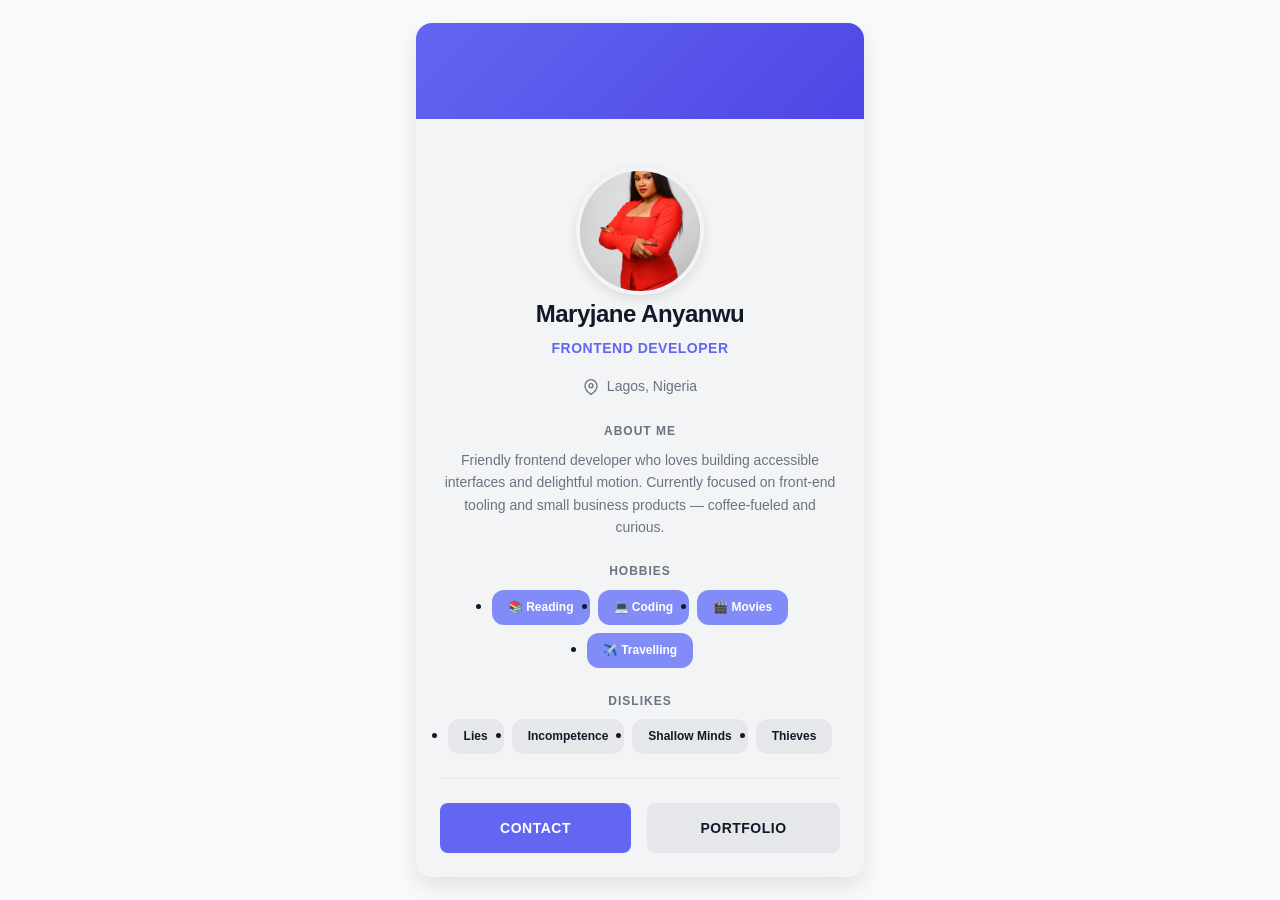
==== index.html @ d0985a13 "chore:added comment" ====
<!DOCTYPE html>
<html lang="en">
  <head>
    <meta charset="UTF-8" />
    <meta name="viewport" content="width=device-width, initial-scale=1.0" />
    <title>Maryjane Anyanwu - Frontend Developer Profile</title>
    <style>
      /* CSS Custom Properties for theming */
      :root {
        --color-primary: #6366f1;
        --color-primary-dark: #4f46e5;
        --color-primary-light: #818cf8;
        --color-neutral-50: #f9fafb;
        --color-neutral-100: #f3f4f6;
        --color-neutral-200: #e5e7eb;
        --color-neutral-700: #374151;
        --color-neutral-900: #111827;
        --color-accent: #ec4899;
        --color-success: #10b981;
        --color-text-primary: #111827;
        --color-text-secondary: #6b7280;
        --color-border: #e5e7eb;
        --color-shadow: rgba(0, 0, 0, 0.1);
        --radius-sm: 0.375rem;
        --radius-md: 0.5rem;
        --radius-lg: 0.75rem;
        --radius-xl: 1rem;
        --spacing-xs: 0.25rem;
        --spacing-sm: 0.5rem;
        --spacing-md: 1rem;
        --spacing-lg: 1.5rem;
        --spacing-xl: 2rem;
        --spacing-2xl: 3rem;
        --transition-fast: 150ms ease-in-out;
        --transition-base: 300ms ease-in-out;
      }

      /* Dark mode support */
      @media (prefers-color-scheme: dark) {
        :root {
          --color-neutral-50: #0f172a;
          --color-neutral-100: #1e293b;
          --color-neutral-200: #334155;
          --color-neutral-700: #cbd5e1;
          --color-neutral-900: #f1f5f9;
          --color-text-primary: #f1f5f9;
          --color-text-secondary: #cbd5e1;
          --color-border: #334155;
          --color-shadow: rgba(0, 0, 0, 0.3);
        }
      }

      /* Reset and base styles */
      * {
        margin: 0;
        padding: 0;
        box-sizing: border-box;
      }

      html {
        scroll-behavior: smooth;
      }

      body {
        font-family: -apple-system, BlinkMacSystemFont, "Segoe UI", "Roboto",
          "Oxygen", "Ubuntu", "Cantarell", "Fira Sans", "Droid Sans",
          "Helvetica Neue", sans-serif;
        -webkit-font-smoothing: antialiased;
        -moz-osx-font-smoothing: grayscale;
        background-color: var(--color-neutral-50);
        color: var(--color-text-primary);
        line-height: 1.6;
        min-height: 100vh;
        display: flex;
        align-items: center;
        justify-content: center;
        padding: var(--spacing-md);
      }

      /* Main container */
      .profile-container {
        width: 100%;
        max-width: 28rem;
      }

      /* Profile card */
      .profile-card {
        background-color: var(--color-neutral-100);
        border-radius: var(--radius-xl);
        box-shadow: 0 10px 25px var(--color-shadow);
        overflow: hidden;
        transition: transform var(--transition-base),
          box-shadow var(--transition-base);
      }

      .profile-card:hover {
        transform: translateY(-4px);
        box-shadow: 0 20px 35px var(--color-shadow);
      }

      /* Header section with gradient background */
      .profile-header {
        background: linear-gradient(
          135deg,
          var(--color-primary) 0%,
          var(--color-primary-dark) 100%
        );
        height: 6rem;
        position: relative;
      }

      /* Avatar positioning */
      .profile-avatar-wrapper {
        display: flex;
        justify-content: center;
      }
      /* this */
      .profile-avatar {
        width: 8rem;
        height: 8rem;
        border-radius: 50%;
        border: 4px solid var(--color-neutral-100);
        object-fit: cover;
        background-color: var(--color-neutral-200);
        box-shadow: 0 4px 12px var(--color-shadow);
        transition: transform var(--transition-base);
      }

      .profile-card:hover .profile-avatar {
        transform: scale(1.05);
      }

      /* Content section */
      .profile-content {
        padding: var(--spacing-2xl) var(--spacing-lg) var(--spacing-lg);
        text-align: center;
      }

      /* Name heading */
      .profile-name {
        font-size: 1.5rem;
        font-weight: 700;
        color: var(--color-text-primary);
        margin-bottom: var(--spacing-xs);
        letter-spacing: -0.5px;
      }

      /* Role/title */
      .profile-role {
        font-size: 0.875rem;
        font-weight: 600;
        color: var(--color-primary);
        text-transform: uppercase;
        letter-spacing: 0.5px;
        margin-bottom: var(--spacing-md);
      }

      /* Location */
      .profile-location {
        display: flex;
        align-items: center;
        justify-content: center;
        gap: var(--spacing-sm);
        font-size: 0.875rem;
        color: var(--color-text-secondary);
        margin-bottom: var(--spacing-lg);
      }

      .location-icon {
        width: 1rem;
        height: 1rem;
        flex-shrink: 0;
      }

      /* About section */
      .profile-about {
        margin-bottom: var(--spacing-lg);
      }

      .section-title {
        font-size: 0.75rem;
        font-weight: 700;
        text-transform: uppercase;
        letter-spacing: 1px;
        color: var(--color-text-secondary);
        margin-bottom: var(--spacing-sm);
      }

      .about-text {
        font-size: 0.875rem;
        line-height: 1.6;
        color: var(--color-text-secondary);
      }

      /* Hobbies section */
      .profile-hobbies {
        margin-bottom: var(--spacing-lg);
      }

      .hobbies-list {
        display: flex;
        flex-wrap: wrap;
        gap: var(--spacing-sm);
        justify-content: center;
      }

      .hobby-badge {
        display: inline-flex;
        align-items: center;
        gap: var(--spacing-xs);
        padding: var(--spacing-sm) var(--spacing-md);
        background-color: var(--color-primary-light);
        color: white;
        border-radius: var(--radius-lg);
        font-size: 0.75rem;
        font-weight: 600;
        transition: background-color var(--transition-fast),
          transform var(--transition-fast);
      }

      .hobby-badge:hover {
        background-color: var(--color-primary);
        transform: translateY(-2px);
      }

      /* Dislikes section */
      .profile-dislikes {
        margin-bottom: var(--spacing-lg);
      }

      .dislikes-list {
        display: flex;
        flex-wrap: wrap;
        gap: var(--spacing-sm);
        justify-content: center;
      }

      .dislike-badge {
        display: inline-flex;
        align-items: center;
        gap: var(--spacing-xs);
        padding: var(--spacing-sm) var(--spacing-md);
        background-color: var(--color-neutral-200);
        color: var(--color-text-primary);
        border-radius: var(--radius-lg);
        font-size: 0.75rem;
        font-weight: 600;
        transition: background-color var(--transition-fast),
          transform var(--transition-fast);
      }

      .dislike-badge:hover {
        background-color: var(--color-neutral-200);
        transform: translateY(-2px);
      }

      /* Action buttons */
      .profile-actions {
        display: flex;
        gap: var(--spacing-md);
        margin-top: var(--spacing-lg);
        padding-top: var(--spacing-lg);
        border-top: 1px solid var(--color-border);
      }

      .action-button {
        flex: 1;
        padding: var(--spacing-md);
        border: none;
        border-radius: var(--radius-md);
        font-size: 0.875rem;
        font-weight: 600;
        cursor: pointer;
        transition: all var(--transition-fast);
        text-transform: uppercase;
        letter-spacing: 0.5px;
      }

      .action-button-primary {
        background-color: var(--color-primary);
        color: white;
      }

      .action-button-primary:hover {
        background-color: var(--color-primary-dark);
        transform: translateY(-2px);
        box-shadow: 0 4px 12px rgba(99, 102, 241, 0.3);
      }

      .action-button-primary:active {
        transform: translateY(0);
      }
      .contact-button-link {
        color: white;
        text-decoration: none;
      }
      .action-button-secondary {
        background-color: var(--color-neutral-200);
        color: var(--color-text-primary);
        border: 1px solid var(--color-border);
      }

      .action-button-secondary:hover {
        background-color: var(--color-neutral-200);
        transform: translateY(-2px);
      }

      .action-button-secondary:active {
        transform: translateY(0);
      }

      /* Accessibility focus styles */
      .action-button:focus-visible {
        outline: 2px solid var(--color-primary);
        outline-offset: 2px;
      }

      /* Responsive design */
      @media (max-width: 640px) {
        .profile-card {
          border-radius: var(--radius-lg);
        }

        .profile-name {
          font-size: 1.25rem;
        }

        .profile-content {
          padding: var(--spacing-xl) var(--spacing-md) var(--spacing-md);
        }

        .profile-avatar {
          width: 7rem;
          height: 7rem;
        }

        .profile-avatar-wrapper {
          bottom: -1.75rem;
        }

        .profile-actions {
          flex-direction: column;
        }

        .action-button {
          width: 100%;
        }
      }

      /* Print styles */
      @media print {
        body {
          background-color: white;
        }

        .profile-card {
          box-shadow: none;
          border: 1px solid var(--color-border);
        }

        .action-button {
          display: none;
        }
      }

      /* Reduced motion support */
      @media (prefers-reduced-motion: reduce) {
        * {
          animation-duration: 0.01ms !important;
          animation-iteration-count: 1 !important;
          transition-duration: 0.01ms !important;
        }
      }
    </style>
  </head>
  <body>
    <main class="profile-container" data-testid="profile-container">
      <article class="profile-card" data-testid="profile-card">
        <!-- Header with gradient background -->
        <header
          class="profile-header"
          data-testid="profile-header"
          aria-label="Profile header"
        ></header>

        <!-- Main content -->
        <div class="profile-content" data-testid="profile-content">
          <!-- Avatar -->

          <div class="profile-avatar-wrapper" data-testid="avatar-wrapper">
            <img
              src="/profile.jpg"
              alt="Maryjane Anyanwu - Frontend Developer"
              class="profile-avatar"
              data-testid="profile-avatar"
              loading="lazy"
            />
          </div>
          <!-- Name and role -->
          <h1 class="profile-name" data-testid="profile-name">
            Maryjane Anyanwu
          </h1>
          <p class="profile-role" data-testid="profile-role">
            Frontend Developer
          </p>

          <!-- Location -->
          <div class="profile-location" data-testid="profile-location">
            <svg
              class="location-icon"
              data-testid="location-icon"
              viewBox="0 0 24 24"
              fill="none"
              stroke="currentColor"
              stroke-width="2"
              aria-hidden="true"
            >
              <path d="M21 10c0 7-9 13-9 13s-9-6-9-13a9 9 0 0 1 18 0z"></path>
              <circle cx="12" cy="10" r="3"></circle>
            </svg>
            <span data-testid="location-text">Lagos, Nigeria</span>
          </div>

          <!-- About section -->
          <section
            class="profile-about"
            data-testid="about-section"
            aria-labelledby="about-title"
          >
            <h2
              class="section-title"
              id="about-title"
              data-testid="about-title"
            >
              About Me
            </h2>
            <p class="about-text" data-testid="about-text">
              Friendly frontend developer who loves building accessible
              interfaces and delightful motion. Currently focused on front-end
              tooling and small business products — coffee-fueled and curious.
            </p>
          </section>

          <!-- Hobbies section -->
          <section
            class="profile-hobbies"
            data-testid="hobbies-section"
            aria-labelledby="hobbies-title"
          >
            <h2
              class="section-title"
              id="hobbies-title"
              data-testid="hobbies-title"
            >
              Hobbies
            </h2>
            <ul class="hobbies-list" data-testid="hobbies-list">
              <li data-testid="hobby-reading">
                <span class="hobby-badge" data-testid="hobby-badge-reading"
                  >📚 Reading</span
                >
              </li>
              <li data-testid="hobby-coding">
                <span class="hobby-badge" data-testid="hobby-badge-coding"
                  >💻 Coding</span
                >
              </li>
              <li data-testid="hobby-movies">
                <span class="hobby-badge" data-testid="hobby-badge-movies"
                  >🎬 Movies</span
                >
              </li>
              <li data-testid="hobby-travelling">
                <span class="hobby-badge" data-testid="hobby-badge-travelling"
                  >✈️ Travelling</span
                >
              </li>
            </ul>
          </section>

          <!-- Dislikes section -->
          <section
            class="profile-dislikes"
            data-testid="dislikes-section"
            aria-labelledby="dislikes-title"
          >
            <h2
              class="section-title"
              id="dislikes-title"
              data-testid="dislikes-title"
            >
              Dislikes
            </h2>
            <ul class="dislikes-list" data-testid="dislikes-list">
              <li data-testid="dislike-lies">
                <span class="dislike-badge" data-testid="dislike-badge-lies"
                  >Lies</span
                >
              </li>
              <li data-testid="dislike-incompetence">
                <span
                  class="dislike-badge"
                  data-testid="dislike-badge-incompetence"
                  >Incompetence</span
                >
              </li>
              <li data-testid="dislike-shallow">
                <span class="dislike-badge" data-testid="dislike-badge-shallow"
                  >Shallow Minds</span
                >
              </li>
              <li data-testid="dislike-thieves">
                <span class="dislike-badge" data-testid="dislike-badge-thieves"
                  >Thieves</span
                >
              </li>
            </ul>
          </section>

          <!-- Action buttons -->
          <div
            class="profile-actions"
            data-testid="profile-actions"
            role="group"
            aria-label="Profile actions"
          >
            <button
              class="action-button action-button-primary"
              data-testid="contact-button"
              aria-label="Contact Maryjane"
            >
              <a
                class="contact-button-link"
                href="https://mail.google.com/mail/?view=cm&fs=1&to=anyanwuemjei0@gmail.com"
                data-testid="contact-link"
              >
                Contact</a
              >
            </button>
            <button
              class="action-button action-button-secondary"
              data-testid="portfolio-button"
              aria-label="View portfolio"
            >
              Portfolio
            </button>
          </div>
        </div>
      </article>
    </main>

    <script>
      // Vanilla JavaScript for interactivity
      document.addEventListener("DOMContentLoaded", function () {
        const contactButton = document.querySelector(
          '[data-testid="contact-button"]'
        );
        const portfolioButton = document.querySelector(
          '[data-testid="portfolio-button"]'
        );
        const profileCard = document.querySelector(
          '[data-testid="profile-card"]'
        );

        // Contact button handler
        if (contactButton) {
          contactButton.addEventListener("click", function () {
            console.log("[v0] Contact button clicked");
            // Add ripple effect
            addRippleEffect(this);
            // Show feedback
            showNotification("Contact form would open here");
          });
        }

        // Portfolio button handler
        if (portfolioButton) {
          portfolioButton.addEventListener("click", function () {
            console.log("[v0] Portfolio button clicked");
            addRippleEffect(this);
            showNotification("Portfolio would open here");
          });
        }

        // Keyboard navigation support
        document.addEventListener("keydown", function (event) {
          if (event.key === "Escape") {
            console.log("[v0] Escape key pressed");
          }
        });

        // Log profile card interaction
        profileCard.addEventListener("mouseenter", function () {
          console.log("[v0] Profile card hovered");
        });
      });

      // Ripple effect function
      function addRippleEffect(button) {
        const ripple = document.createElement("span");
        const rect = button.getBoundingClientRect();
        const size = Math.max(rect.width, rect.height);
        const x = event.clientX - rect.left - size / 2;
        const y = event.clientY - rect.top - size / 2;

        ripple.style.width = ripple.style.height = size + "px";
        ripple.style.left = x + "px";
        ripple.style.top = y + "px";
        ripple.classList.add("ripple");

        button.appendChild(ripple);

        setTimeout(() => ripple.remove(), 600);
      }

      // Notification function
      function showNotification(message) {
        console.log("[v0] Notification:", message);
        // In a real app, this would show a toast notification
      }

      // Accessibility: Announce to screen readers
      function announceToScreenReader(message) {
        const announcement = document.createElement("div");
        announcement.setAttribute("role", "status");
        announcement.setAttribute("aria-live", "polite");
        announcement.setAttribute("aria-atomic", "true");
        announcement.className = "sr-only";
        announcement.textContent = message;
        document.body.appendChild(announcement);
        setTimeout(() => announcement.remove(), 1000);
      }
    </script>
  </body>
</html>
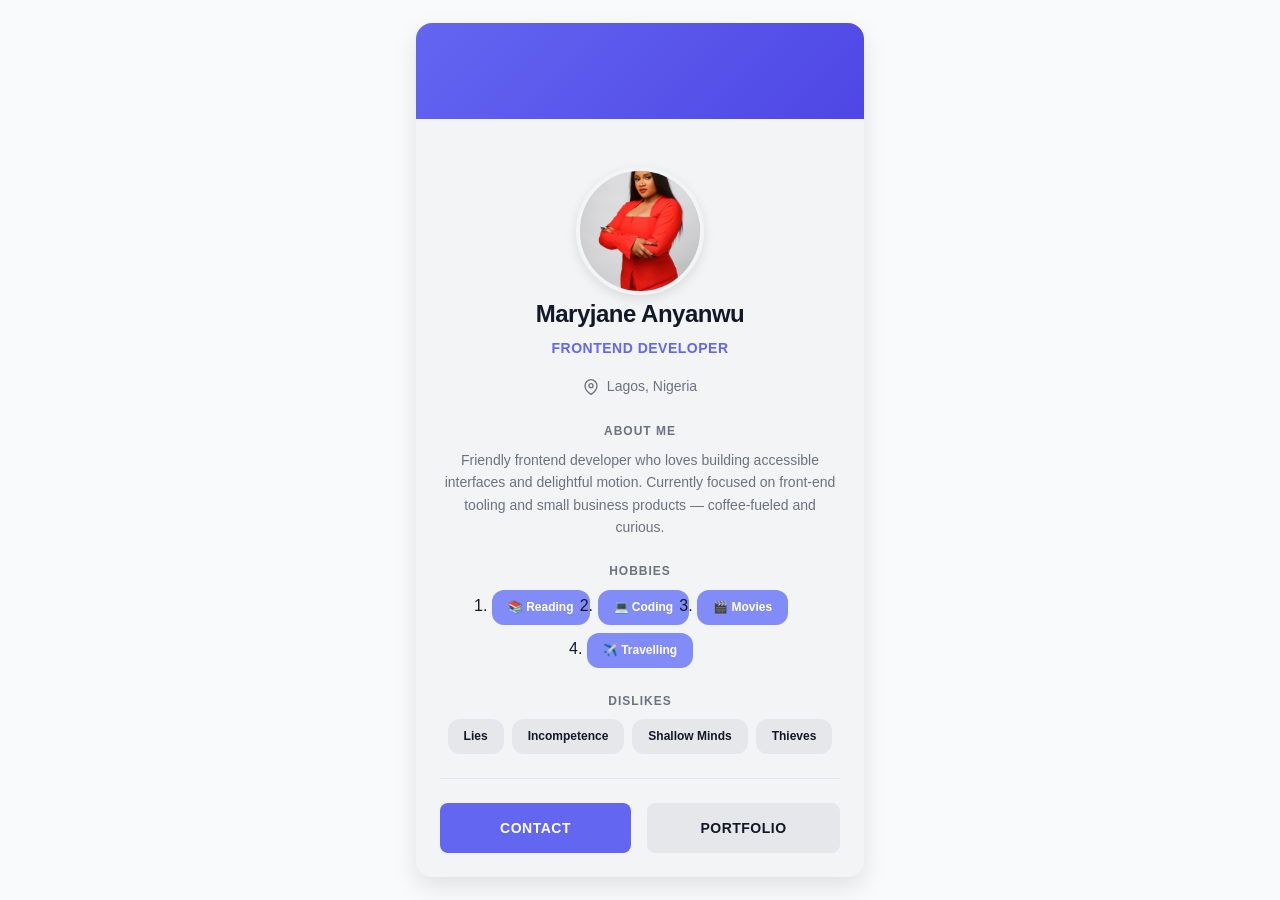
==== commit f8652b53: "chore:remove list" ====
--- a/index.html
+++ b/index.html
@@ -5,7 +5,6 @@
     <meta name="viewport" content="width=device-width, initial-scale=1.0" />
     <title>Maryjane Anyanwu - Frontend Developer Profile</title>
     <style>
-      /* CSS Custom Properties for theming */
       :root {
         --color-primary: #6366f1;
         --color-primary-dark: #4f46e5;
@@ -35,7 +34,6 @@
         --transition-base: 300ms ease-in-out;
       }
 
-      /* Dark mode support */
       @media (prefers-color-scheme: dark) {
         :root {
           --color-neutral-50: #0f172a;
@@ -50,7 +48,6 @@
         }
       }
 
-      /* Reset and base styles */
       * {
         margin: 0;
         padding: 0;
@@ -77,13 +74,11 @@
         padding: var(--spacing-md);
       }
 
-      /* Main container */
       .profile-container {
         width: 100%;
         max-width: 28rem;
       }
 
-      /* Profile card */
       .profile-card {
         background-color: var(--color-neutral-100);
         border-radius: var(--radius-xl);
@@ -98,7 +93,6 @@
         box-shadow: 0 20px 35px var(--color-shadow);
       }
 
-      /* Header section with gradient background */
       .profile-header {
         background: linear-gradient(
           135deg,
@@ -109,12 +103,11 @@
         position: relative;
       }
 
-      /* Avatar positioning */
       .profile-avatar-wrapper {
         display: flex;
         justify-content: center;
       }
-      /* this */
+
       .profile-avatar {
         width: 8rem;
         height: 8rem;
@@ -130,13 +123,11 @@
         transform: scale(1.05);
       }
 
-      /* Content section */
       .profile-content {
         padding: var(--spacing-2xl) var(--spacing-lg) var(--spacing-lg);
         text-align: center;
       }
 
-      /* Name heading */
       .profile-name {
         font-size: 1.5rem;
         font-weight: 700;
@@ -145,7 +136,6 @@
         letter-spacing: -0.5px;
       }
 
-      /* Role/title */
       .profile-role {
         font-size: 0.875rem;
         font-weight: 600;
@@ -155,7 +145,6 @@
         margin-bottom: var(--spacing-md);
       }
 
-      /* Location */
       .profile-location {
         display: flex;
         align-items: center;
@@ -172,7 +161,6 @@
         flex-shrink: 0;
       }
 
-      /* About section */
       .profile-about {
         margin-bottom: var(--spacing-lg);
       }
@@ -192,7 +180,6 @@
         color: var(--color-text-secondary);
       }
 
-      /* Hobbies section */
       .profile-hobbies {
         margin-bottom: var(--spacing-lg);
       }
@@ -202,6 +189,7 @@
         flex-wrap: wrap;
         gap: var(--spacing-sm);
         justify-content: center;
+        list-style: noneg;
       }
 
       .hobby-badge {
@@ -223,7 +211,6 @@
         transform: translateY(-2px);
       }
 
-      /* Dislikes section */
       .profile-dislikes {
         margin-bottom: var(--spacing-lg);
       }
@@ -233,6 +220,7 @@
         flex-wrap: wrap;
         gap: var(--spacing-sm);
         justify-content: center;
+        list-style: none;
       }
 
       .dislike-badge {
@@ -254,7 +242,6 @@
         transform: translateY(-2px);
       }
 
-      /* Action buttons */
       .profile-actions {
         display: flex;
         gap: var(--spacing-md);
@@ -315,7 +302,6 @@
         outline-offset: 2px;
       }
 
-      /* Responsive design */
       @media (max-width: 640px) {
         .profile-card {
           border-radius: var(--radius-lg);
@@ -347,7 +333,6 @@
         }
       }
 
-      /* Print styles */
       @media print {
         body {
           background-color: white;
@@ -376,17 +361,13 @@
   <body>
     <main class="profile-container" data-testid="profile-container">
       <article class="profile-card" data-testid="profile-card">
-        <!-- Header with gradient background -->
         <header
           class="profile-header"
           data-testid="profile-header"
           aria-label="Profile header"
         ></header>
 
-        <!-- Main content -->
         <div class="profile-content" data-testid="profile-content">
-          <!-- Avatar -->
-
           <div class="profile-avatar-wrapper" data-testid="avatar-wrapper">
             <img
               src="/profile.jpg"
@@ -396,7 +377,7 @@
               loading="lazy"
             />
           </div>
-          <!-- Name and role -->
+
           <h1 class="profile-name" data-testid="profile-name">
             Maryjane Anyanwu
           </h1>
@@ -404,7 +385,6 @@
             Frontend Developer
           </p>
 
-          <!-- Location -->
           <div class="profile-location" data-testid="profile-location">
             <svg
               class="location-icon"
@@ -420,8 +400,6 @@
             </svg>
             <span data-testid="location-text">Lagos, Nigeria</span>
           </div>
-
-          <!-- About section -->
           <section
             class="profile-about"
             data-testid="about-section"
@@ -440,8 +418,6 @@
               tooling and small business products — coffee-fueled and curious.
             </p>
           </section>
-
-          <!-- Hobbies section -->
           <section
             class="profile-hobbies"
             data-testid="hobbies-section"
@@ -478,7 +454,6 @@
             </ul>
           </section>
 
-          <!-- Dislikes section -->
           <section
             class="profile-dislikes"
             data-testid="dislikes-section"
@@ -516,8 +491,6 @@
               </li>
             </ul>
           </section>
-
-          <!-- Action buttons -->
           <div
             class="profile-actions"
             data-testid="profile-actions"
@@ -550,7 +523,6 @@
     </main>
 
     <script>
-      // Vanilla JavaScript for interactivity
       document.addEventListener("DOMContentLoaded", function () {
         const contactButton = document.querySelector(
           '[data-testid="contact-button"]'
@@ -562,40 +534,36 @@
           '[data-testid="profile-card"]'
         );
 
-        // Contact button handler
         if (contactButton) {
           contactButton.addEventListener("click", function () {
             console.log("[v0] Contact button clicked");
-            // Add ripple effect
+
             addRippleEffect(this);
-            // Show feedback
+
             showNotification("Contact form would open here");
           });
         }
 
-        // Portfolio button handler
         if (portfolioButton) {
           portfolioButton.addEventListener("click", function () {
-            console.log("[v0] Portfolio button clicked");
+            const timestamp = Date.now();
+            console.log(`[v0] Portfolio button clicked at ${timestamp}ms`);
             addRippleEffect(this);
             showNotification("Portfolio would open here");
           });
         }
 
-        // Keyboard navigation support
         document.addEventListener("keydown", function (event) {
           if (event.key === "Escape") {
             console.log("[v0] Escape key pressed");
           }
         });
 
-        // Log profile card interaction
         profileCard.addEventListener("mouseenter", function () {
           console.log("[v0] Profile card hovered");
         });
       });
 
-      // Ripple effect function
       function addRippleEffect(button) {
         const ripple = document.createElement("span");
         const rect = button.getBoundingClientRect();
@@ -613,13 +581,11 @@
         setTimeout(() => ripple.remove(), 600);
       }
 
-      // Notification function
       function showNotification(message) {
         console.log("[v0] Notification:", message);
         // In a real app, this would show a toast notification
       }
 
-      // Accessibility: Announce to screen readers
       function announceToScreenReader(message) {
         const announcement = document.createElement("div");
         announcement.setAttribute("role", "status");
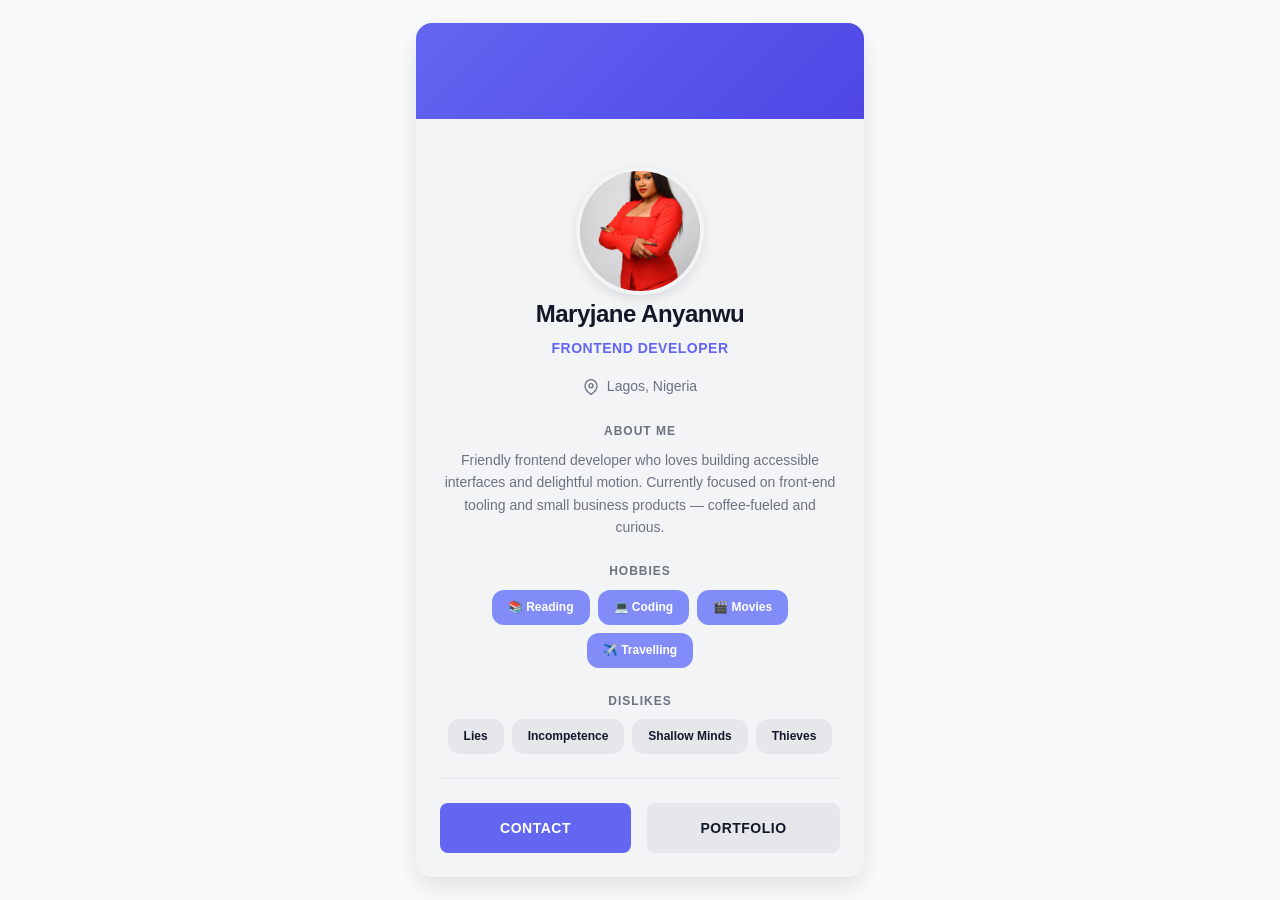
==== commit 632363cc: "chore:milliseconds" ====
--- a/index.html
+++ b/index.html
@@ -189,7 +189,7 @@
         flex-wrap: wrap;
         gap: var(--spacing-sm);
         justify-content: center;
-        list-style: noneg;
+        list-style: none;
       }
 
       .hobby-badge {
@@ -504,7 +504,7 @@
             >
               <a
                 class="contact-button-link"
-                href="https://mail.google.com/mail/?view=cm&fs=1&to=anyanwuemjei0@gmail.com"
+                href="mailto:anyanwuemjei0@gmail.com"
                 data-testid="contact-link"
               >
                 Contact</a
@@ -523,79 +523,10 @@
     </main>
 
     <script>
-      document.addEventListener("DOMContentLoaded", function () {
-        const contactButton = document.querySelector(
-          '[data-testid="contact-button"]'
-        );
-        const portfolioButton = document.querySelector(
-          '[data-testid="portfolio-button"]'
-        );
-        const profileCard = document.querySelector(
-          '[data-testid="profile-card"]'
-        );
-
-        if (contactButton) {
-          contactButton.addEventListener("click", function () {
-            console.log("[v0] Contact button clicked");
-
-            addRippleEffect(this);
-
-            showNotification("Contact form would open here");
-          });
-        }
-
-        if (portfolioButton) {
-          portfolioButton.addEventListener("click", function () {
-            const timestamp = Date.now();
-            console.log(`[v0] Portfolio button clicked at ${timestamp}ms`);
-            addRippleEffect(this);
-            showNotification("Portfolio would open here");
-          });
-        }
-
-        document.addEventListener("keydown", function (event) {
-          if (event.key === "Escape") {
-            console.log("[v0] Escape key pressed");
-          }
-        });
-
-        profileCard.addEventListener("mouseenter", function () {
-          console.log("[v0] Profile card hovered");
-        });
-      });
-
-      function addRippleEffect(button) {
-        const ripple = document.createElement("span");
-        const rect = button.getBoundingClientRect();
-        const size = Math.max(rect.width, rect.height);
-        const x = event.clientX - rect.left - size / 2;
-        const y = event.clientY - rect.top - size / 2;
-
-        ripple.style.width = ripple.style.height = size + "px";
-        ripple.style.left = x + "px";
-        ripple.style.top = y + "px";
-        ripple.classList.add("ripple");
-
-        button.appendChild(ripple);
-
-        setTimeout(() => ripple.remove(), 600);
-      }
-
-      function showNotification(message) {
-        console.log("[v0] Notification:", message);
-        // In a real app, this would show a toast notification
-      }
-
-      function announceToScreenReader(message) {
-        const announcement = document.createElement("div");
-        announcement.setAttribute("role", "status");
-        announcement.setAttribute("aria-live", "polite");
-        announcement.setAttribute("aria-atomic", "true");
-        announcement.className = "sr-only";
-        announcement.textContent = message;
-        document.body.appendChild(announcement);
-        setTimeout(() => announcement.remove(), 1000);
-      }
+      const timeEl = document.querySelector(".time_in_ms");
+      setInterval(() => {
+        timeEl.textContent = Date.now();
+      }, 1000);
     </script>
   </body>
 </html>
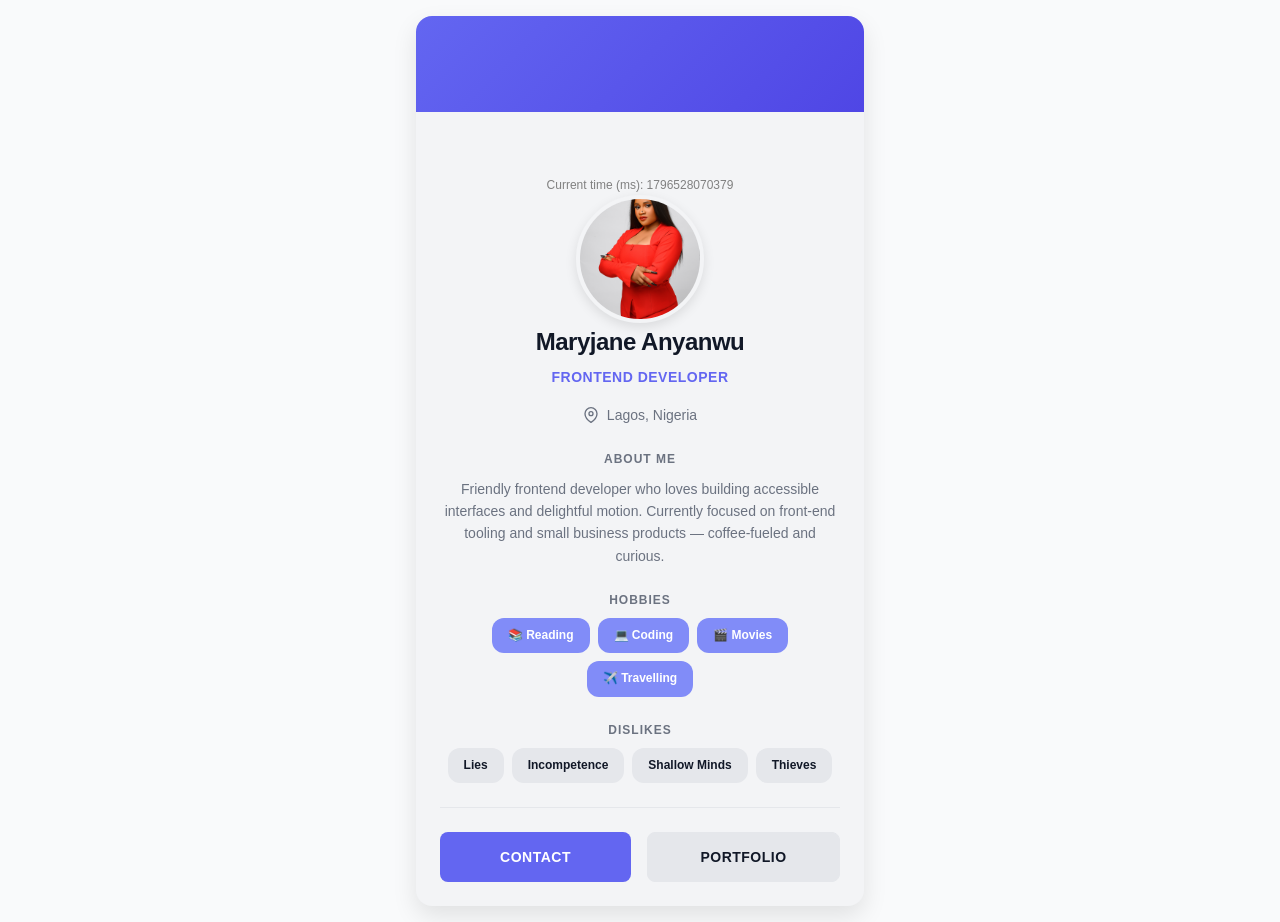
==== commit 96cc30bd: "chore:touched mail href" ====
--- a/index.html
+++ b/index.html
@@ -348,7 +348,6 @@
         }
       }
 
-      /* Reduced motion support */
       @media (prefers-reduced-motion: reduce) {
         * {
           animation-duration: 0.01ms !important;
@@ -368,6 +367,10 @@
         ></header>
 
         <div class="profile-content" data-testid="profile-content">
+          <p
+            id="current-time"
+            style="font-size: 0.75rem; color: gray; margin-top: 1rem"
+          ></p>
           <div class="profile-avatar-wrapper" data-testid="avatar-wrapper">
             <img
               src="/profile.jpg"
@@ -523,10 +526,90 @@
     </main>
 
     <script>
-      const timeEl = document.querySelector(".time_in_ms");
-      setInterval(() => {
-        timeEl.textContent = Date.now();
-      }, 1000);
+      document.addEventListener("DOMContentLoaded", function () {
+        const contactButton = document.querySelector(
+          '[data-testid="contact-button"]'
+        );
+        const portfolioButton = document.querySelector(
+          '[data-testid="portfolio-button"]'
+        );
+        const profileCard = document.querySelector(
+          '[data-testid="profile-card"]'
+        );
+
+        if (contactButton) {
+          contactButton.addEventListener("click", function () {
+            console.log("[v0] Contact button clicked");
+
+            addRippleEffect(this);
+
+            showNotification("Contact form would open here");
+          });
+        }
+
+        if (portfolioButton) {
+          portfolioButton.addEventListener("click", function () {
+            console.log("[v0] Contact button clicked");
+            addRippleEffect(this);
+            showNotification("Portfolio would open here");
+          });
+        }
+
+        document.addEventListener("keydown", function (event) {
+          if (event.key === "Escape") {
+            console.log("[v0] Escape key pressed");
+          }
+        });
+
+        profileCard.addEventListener("mouseenter", function () {
+          console.log("[v0] Profile card hovered");
+        });
+      });
+
+      function addRippleEffect(button) {
+        const ripple = document.createElement("span");
+        const rect = button.getBoundingClientRect();
+        const size = Math.max(rect.width, rect.height);
+        const x = event.clientX - rect.left - size / 2;
+        const y = event.clientY - rect.top - size / 2;
+
+        ripple.style.width = ripple.style.height = size + "px";
+        ripple.style.left = x + "px";
+        ripple.style.top = y + "px";
+        ripple.classList.add("ripple");
+
+        button.appendChild(ripple);
+
+        setTimeout(() => ripple.remove(), 600);
+      }
+
+      function showNotification(message) {
+        console.log("[v0] Notification:", message);
+        // In a real app, this would show a toast notification
+      }
+
+      function announceToScreenReader(message) {
+        const announcement = document.createElement("div");
+        announcement.setAttribute("role", "status");
+        announcement.setAttribute("aria-live", "polite");
+        announcement.setAttribute("aria-atomic", "true");
+        announcement.className = "sr-only";
+        announcement.textContent = message;
+        document.body.appendChild(announcement);
+        setTimeout(() => announcement.remove(), 1000);
+      }
+
+      function updateTimeDisplay() {
+        const now = Date.now();
+        const timeElement = document.getElementById("current-time");
+        if (timeElement) {
+          timeElement.textContent = `Current time (ms): ${now}`;
+        }
+      }
+      document.addEventListener("DOMContentLoaded", function () {
+        updateTimeDisplay();
+        setInterval(updateTimeDisplay, 1000); // Update every 1 second
+      });
     </script>
   </body>
 </html>
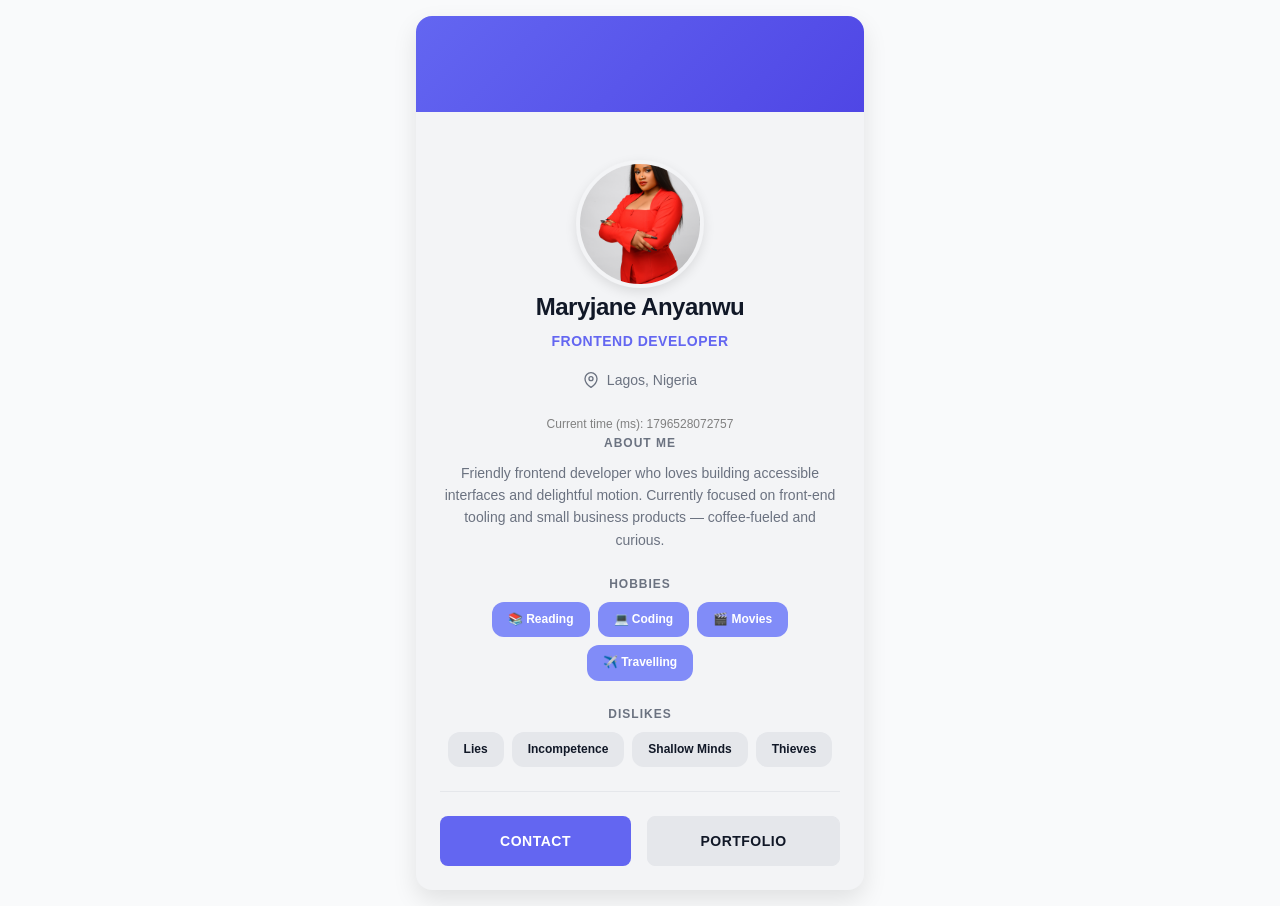
==== commit 2062a892: "chore:adjusted time" ====
--- a/index.html
+++ b/index.html
@@ -367,10 +367,6 @@
         ></header>
 
         <div class="profile-content" data-testid="profile-content">
-          <p
-            id="current-time"
-            style="font-size: 0.75rem; color: gray; margin-top: 1rem"
-          ></p>
           <div class="profile-avatar-wrapper" data-testid="avatar-wrapper">
             <img
               src="/profile.jpg"
@@ -403,6 +399,10 @@
             </svg>
             <span data-testid="location-text">Lagos, Nigeria</span>
           </div>
+          <p
+            id="current-time"
+            style="font-size: 0.75rem; color: gray; margin-top: 5px"
+          ></p>
           <section
             class="profile-about"
             data-testid="about-section"
@@ -608,7 +608,7 @@
       }
       document.addEventListener("DOMContentLoaded", function () {
         updateTimeDisplay();
-        setInterval(updateTimeDisplay, 1000); // Update every 1 second
+        setInterval(updateTimeDisplay, 1000);
       });
     </script>
   </body>
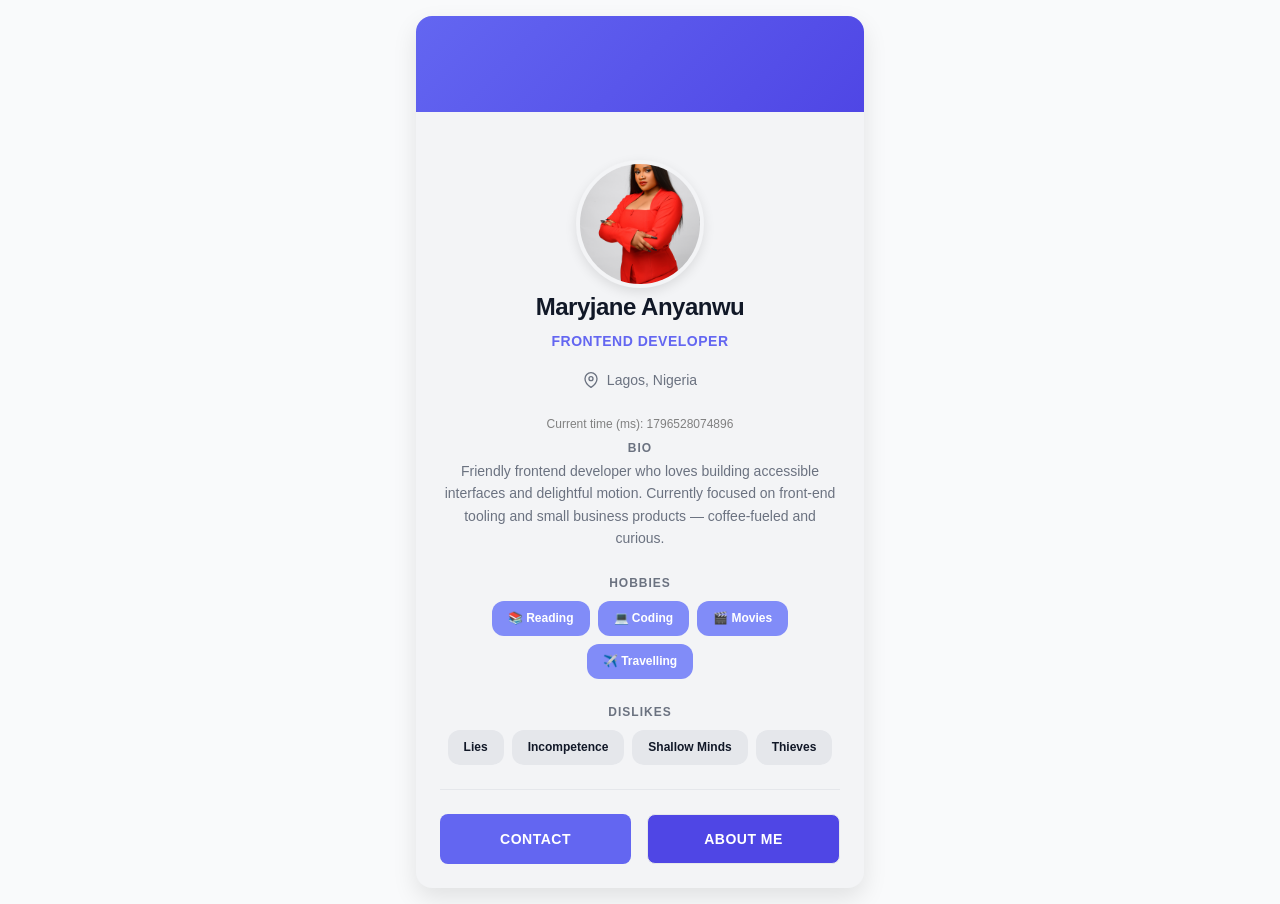
==== commit 508b4099: "chore:added contact and story page" ====
--- a/index.html
+++ b/index.html
@@ -281,22 +281,24 @@
         color: white;
         text-decoration: none;
       }
+      .about-button-link {
+        color: white;
+        text-decoration: none;
+      }
       .action-button-secondary {
-        background-color: var(--color-neutral-200);
+        background-color: var(--color-primary-dark);
         color: var(--color-text-primary);
         border: 1px solid var(--color-border);
       }
 
       .action-button-secondary:hover {
-        background-color: var(--color-neutral-200);
+        background-color: var(--color-primary-dark);
         transform: translateY(-2px);
       }
 
       .action-button-secondary:active {
         transform: translateY(0);
       }
-
-      /* Accessibility focus styles */
       .action-button:focus-visible {
         outline: 2px solid var(--color-primary);
         outline-offset: 2px;
@@ -408,13 +410,9 @@
             data-testid="about-section"
             aria-labelledby="about-title"
           >
-            <h2
-              class="section-title"
-              id="about-title"
-              data-testid="about-title"
+            <a class="section-title" id="about-title" data-testid="about-title">
+              Bio</a
             >
-              About Me
-            </h2>
             <p class="about-text" data-testid="about-text">
               Friendly frontend developer who loves building accessible
               interfaces and delightful motion. Currently focused on front-end
@@ -507,7 +505,7 @@
             >
               <a
                 class="contact-button-link"
-                href="mailto:anyanwuemjei0@gmail.com"
+                href="contact_us.html"
                 data-testid="contact-link"
               >
                 Contact</a
@@ -515,10 +513,16 @@
             </button>
             <button
               class="action-button action-button-secondary"
-              data-testid="portfolio-button"
-              aria-label="View portfolio"
+              data-testid="About-button"
+              aria-label="View about"
             >
-              Portfolio
+              <a
+                class="about-button-link"
+                href="my_story.html"
+                data-testid="about-link"
+              >
+                About Me</a
+              >
             </button>
           </div>
         </div>
